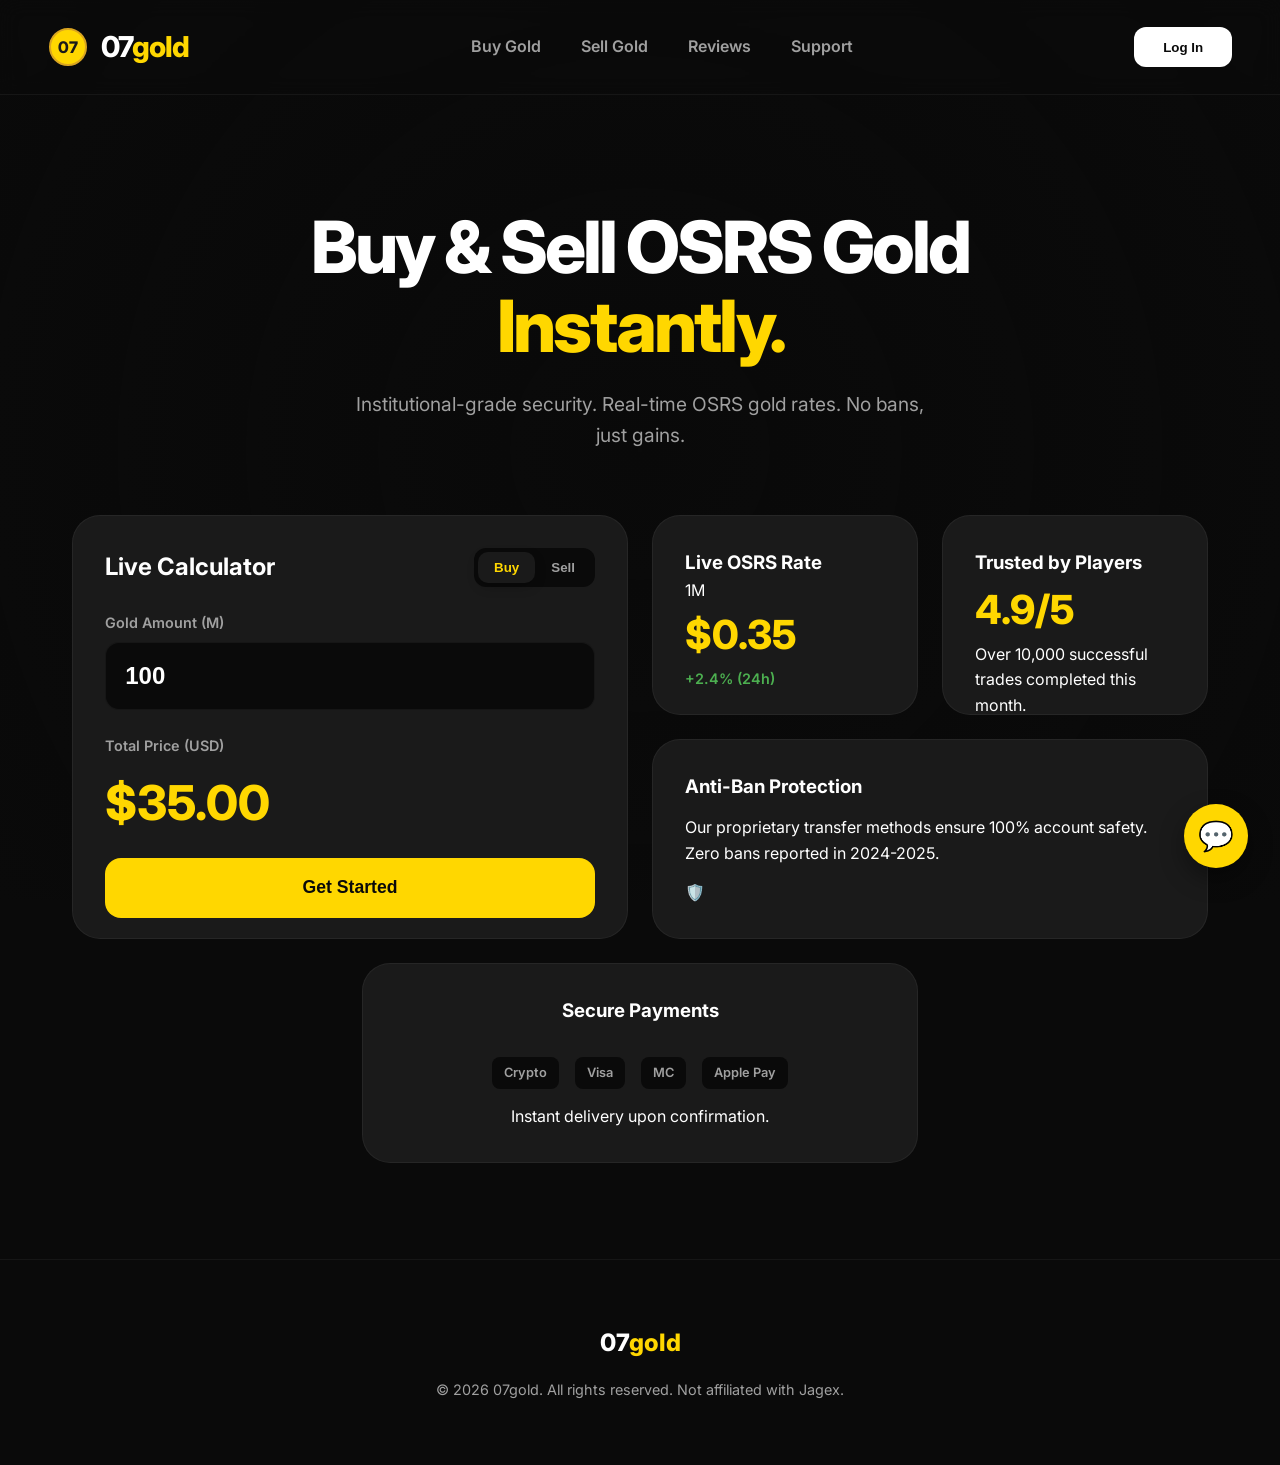
==== 07gold/index.html @ d2a46fad "Add files via upload" ====
<!DOCTYPE html>
<html lang="en">
<head>
    <meta charset="UTF-8">
    <meta name="viewport" content="width=device-width, initial-scale=1.0">
    <title>07gold - Buy & Sell OSRS Gold Instantly</title>
    <link rel="icon" href="data:image/svg+xml,<svg xmlns=%22http://www.w3.org/2000/svg%22 viewBox=%220 0 100 100%22><text y=%22.9em%22 font-size=%2290%22>💰</text></svg>">
    <link rel="preconnect" href="https://fonts.googleapis.com">
    <link rel="preconnect" href="https://fonts.gstatic.com" crossorigin>
    <link href="https://fonts.googleapis.com/css2?family=Inter:wght@400;600;800&display=swap" rel="stylesheet">
    <link rel="stylesheet" href="styles.css">
</head>
<body>
    <div id="admin-bar" class="admin-bar" style="display: none;">
        <div class="admin-status">
            <span class="status-dot"></span>
            <strong>ADMIN MODE</strong>
        </div>
        <div class="admin-stats">
            <span>Online Users: <strong id="user-count">24</strong></span>
            <span>Active Chats: <strong id="active-chat-count">0</strong></span>
        </div>
        <button id="logout-btn" class="logout-link">Logout</button>
    </div>

    <div id="admin-dashboard" class="admin-dashboard" style="display: none;">
        <div class="dashboard-header">
            <h3>Live Support Dashboard</h3>
        </div>
        <div id="admin-active-chats" class="admin-active-chats">
            <div class="no-chats">Waiting for user messages...</div>
        </div>
        <!-- Admin Reply View (Hidden until a chat is selected) -->
        <div id="admin-reply-view" class="admin-reply-view" style="display: none;">
            <div class="reply-header">
                <button id="back-to-list" class="back-btn">←</button>
                <span id="replying-to">Player#123</span>
            </div>
            <div id="admin-chat-log" class="admin-chat-log"></div>
            <div class="reply-input-area">
                <input type="text" id="admin-reply-input" placeholder="Type your reply...">
                <button id="admin-send-reply">Send</button>
            </div>
        </div>
    </div>

    <div class="video-background">
        <video autoplay muted loop id="bg-video" playsinline>
            <source src="os-download-background.webm" type="video/webm">
        </video>
        <div class="video-overlay"></div>
    </div>
    <nav class="navbar">
        <div class="brand-container">
            <div class="logo-icon">
                <svg viewBox="0 0 100 100" xmlns="http://www.w3.org/2000/svg">
                    <circle cx="50" cy="50" r="45" fill="#FFD700" stroke="#DAA520" stroke-width="5"/>
                    <text x="50" y="65" font-family="Inter" font-weight="800" font-size="40" fill="#1a1a1a" text-anchor="middle">07</text>
                </svg>
            </div>
            <div class="logo-text">07<span>gold</span></div>
        </div>
        <ul class="nav-links">
            <li><a href="#buy">Buy Gold</a></li>
            <li><a href="#sell">Sell Gold</a></li>
            <li><a href="#reviews">Reviews</a></li>
            <li><a href="#support">Support</a></li>
        </ul>
        <button class="login-btn" id="open-login">Log In</button>
    </nav>

    <main class="container">
        <header class="hero">
            <h1>Buy & Sell OSRS Gold <br><span class="highlight">Instantly.</span></h1>
            <p>Institutional-grade security. Real-time OSRS gold rates. No bans, just gains.</p>
        </header>

        <section class="bento-grid">
            <!-- Calculator Card -->
            <div class="bento-card card-large calculator-card">
                <div class="card-header">
                    <h2>Live Calculator</h2>
                    <div class="toggle">
                        <button id="buy-btn" class="active">Buy</button>
                        <button id="sell-btn">Sell</button>
                    </div>
                </div>
                <div class="calculator-content">
                    <div class="input-group">
                        <label>Gold Amount (M)</label>
                        <input type="number" id="gold-amount" value="100" min="10">
                    </div>
                    <div class="input-group">
                        <label>Total Price (USD)</label>
                        <div class="price-display">$<span id="total-price">35.00</span></div>
                    </div>
                </div>
                <button class="primary-cta">Get Started</button>
            </div>

            <!-- Price Card -->
            <div class="bento-card card-small price-card">
                <h3>Live OSRS Rate</h3>
                <div class="rate-display">
                    <span class="symbol">1M</span>
                    <span class="rate">$0.35</span>
                </div>
                <div class="trend up">+2.4% (24h)</div>
            </div>

            <!-- Trust Card -->
            <div class="bento-card card-small trust-card">
                <h3>Trusted by Players</h3>
                <div class="trust-score">4.9/5</div>
                <p>Over 10,000 successful trades completed this month.</p>
            </div>

            <!-- Security Card -->
            <div class="bento-card card-medium security-card">
                <h3>Anti-Ban Protection</h3>
                <p>Our proprietary transfer methods ensure 100% account safety. Zero bans reported in 2024-2025.</p>
                <div class="shield-icon">🛡️</div>
            </div>

            <!-- Payment Methods Card -->
            <div class="bento-card card-medium payments-card">
                <h3>Secure Payments</h3>
                <div class="payment-icons">
                    <span>Crypto</span>
                    <span>Visa</span>
                    <span>MC</span>
                    <span>Apple Pay</span>
                </div>
                <p>Instant delivery upon confirmation.</p>
            </div>
    </main>

    <footer class="footer">
        <div class="footer-logo">07<span>gold</span></div>
        <p>© 2026 07gold. All rights reserved. Not affiliated with Jagex.</p>
    </footer>

    <div class="chat-widget" id="chat-widget">
        <button class="chat-toggle" id="chat-toggle">
            <span class="chat-icon">💬</span>
        </button>
        <div class="chat-window" id="chat-window">
            <div class="chat-header">
                <div class="header-info">
                    <div class="status-dot"></div>
                    <h3>07gold Support</h3>
                </div>
                <button class="close-chat" id="close-chat">×</button>
            </div>
            <div class="chat-messages" id="chat-messages">
                <div class="message system">
                    Welcome to 07gold! How can we help you today?
                </div>
            </div>
            <div class="chat-input-area">
                <input type="text" id="chat-input" placeholder="Type a message...">
                <button id="send-msg">Send</button>
            </div>
        </div>
    </div>

    <div class="modal-overlay" id="login-modal">
        <div class="modal-content">
            <button class="modal-close" id="close-login">×</button>
            <div class="modal-header">
                <h2>Admin Login</h2>
                <p>Institutional Access Only</p>
            </div>
            <form id="login-form">
                <div class="input-group">
                    <label>Username</label>
                    <input type="text" placeholder="Enter username" required>
                </div>
                <div class="input-group">
                    <label>Password</label>
                    <input type="password" placeholder="Enter password" required>
                </div>
                <button type="submit" class="primary-cta">Sign In</button>
            </form>
        </div>
    </div>

    <script src="script.js"></script>
</body>
</html>
---- 07gold/styles.css ----
:root {
    --bg-dark: #0a0a0a;
    --card-bg: #1a1a1a;
    --card-bg-hover: #222222;
    --gold: #FFD700;
    --gold-dim: #DAA520;
    --text-primary: #ffffff;
    --text-secondary: #a0a0a0;
    --card-border: rgba(255, 255, 255, 0.05);
    --card-radius: 28px;
    --transition: all 0.3s cubic-bezier(0.4, 0, 0.2, 1);
}

* {
    margin: 0;
    padding: 0;
    box-sizing: border-box;
}

body {
    background-color: var(--bg-dark);
    color: var(--text-primary);
    font-family: 'Inter', -apple-system, BlinkMacSystemFont, sans-serif;
    line-height: 1.6;
    overflow-x: hidden;
}

/* Video Background */
.video-background {
    position: fixed;
    top: 0;
    left: 0;
    width: 100%;
    height: 100%;
    z-index: -2;
    overflow: hidden;
}

#bg-video {
    width: 100vw;
    height: 100vh;
    object-fit: cover;
    filter: brightness(0.6) saturate(1.1) blur(0px);
    opacity: 0.9;
}

.video-overlay {
    position: fixed;
    top: 0;
    left: 0;
    width: 100%;
    height: 100%;
    z-index: -1;
    background: radial-gradient(
        circle at center,
        rgba(10, 10, 10, 0.2) 0%,
        rgba(10, 10, 10, 0.5) 50%,
        rgba(10, 10, 10, 0.8) 100%
    );
}

.container {
    max-width: 1200px;
    margin: 0 auto;
    padding: 2rem;
}

/* Admin Dashboard */
.admin-bar {
    position: fixed;
    top: 0;
    left: 0;
    width: 100%;
    background: #000;
    color: #fff;
    padding: 10px 30px;
    z-index: 4000;
    display: flex;
    justify-content: space-between;
    align-items: center;
    border-bottom: 2px solid var(--gold);
    font-size: 0.85rem;
}

.admin-status {
    display: flex;
    align-items: center;
    gap: 8px;
}

.admin-status .status-dot {
    width: 8px;
    height: 8px;
    background: #4CAF50;
    border-radius: 50%;
    box-shadow: 0 0 10px #4CAF50;
}

.admin-stats {
    display: flex;
    gap: 20px;
}

.logout-link {
    background: transparent;
    color: var(--text-secondary);
    border: none;
    cursor: pointer;
    font-weight: 700;
    text-decoration: underline;
}

.logout-link:hover {
    color: var(--gold);
}

.admin-dashboard {
    position: fixed;
    right: 20px;
    top: 60px;
    width: 320px;
    background: rgba(20, 20, 20, 0.95);
    backdrop-filter: blur(15px);
    border-radius: 20px;
    border: 1px solid var(--card-border);
    padding: 20px;
    z-index: 3500;
    box-shadow: 0 30px 60px rgba(0, 0, 0, 0.5);
}

.dashboard-header h3 {
    margin-bottom: 15px;
    font-size: 1rem;
    color: var(--gold);
}

.admin-active-chats {
    max-height: 400px;
    overflow-y: auto;
    display: flex;
    flex-direction: column;
    gap: 10px;
}

.chat-preview {
    background: var(--card-bg);
    border: 1px solid var(--card-border);
    padding: 12px;
    border-radius: 12px;
    cursor: pointer;
    transition: var(--transition);
}

.chat-preview:hover {
    border-color: var(--gold);
    background: var(--card-bg-hover);
}

.preview-user {
    font-weight: 800;
    font-size: 0.8rem;
    display: block;
    margin-bottom: 4px;
}

.preview-msg {
    color: var(--text-secondary);
    font-size: 0.75rem;
    white-space: nowrap;
    overflow: hidden;
    text-overflow: ellipsis;
}

.no-chats {
    text-align: center;
    color: var(--text-secondary);
    font-size: 0.8rem;
    padding: 20px;
}

/* Admin Reply Window */
.admin-reply-view {
    display: flex;
    flex-direction: column;
    height: 100%;
}

.reply-header {
    display: flex;
    align-items: center;
    gap: 10px;
    margin-bottom: 15px;
}

.back-btn {
    background: transparent;
    border: none;
    color: var(--gold);
    font-size: 1.2rem;
    cursor: pointer;
}

.admin-chat-log {
    flex: 1;
    min-height: 250px;
    max-height: 300px;
    overflow-y: auto;
    background: var(--bg-dark);
    border-radius: 12px;
    padding: 10px;
    margin-bottom: 15px;
    display: flex;
    flex-direction: column;
    gap: 8px;
}

.admin-chat-log .msg {
    padding: 6px 10px;
    border-radius: 8px;
    font-size: 0.8rem;
    max-width: 90%;
}

.admin-chat-log .msg.user { background: var(--card-bg-hover); color: #fff; align-self: flex-start; }
.admin-chat-log .msg.admin { background: var(--gold); color: #000; align-self: flex-end; font-weight: 700; }

.reply-input-area {
    display: flex;
    gap: 8px;
}

.reply-input-area input {
    flex: 1;
    background: var(--bg-dark);
    border: 1px solid var(--card-border);
    border-radius: 8px;
    padding: 8px;
    color: #fff;
    font-size: 0.8rem;
}

.reply-input-area button {
    background: var(--gold);
    border: none;
    border-radius: 8px;
    padding: 0 12px;
    font-weight: 700;
    cursor: pointer;
}

/* Navbar */
.navbar {
    display: flex;
    justify-content: space-between;
    align-items: center;
    padding: 1.5rem 3rem;
    position: sticky;
    top: 0;
    z-index: 1000;
    backdrop-filter: blur(10px);
    background: rgba(10, 10, 10, 0.8);
    border-bottom: 1px solid var(--card-border);
}

.brand-container {
    display: flex;
    align-items: center;
    gap: 0.8rem;
}

.logo-icon {
    width: 40px;
    height: 40px;
}

.logo-text {
    font-size: 1.8rem;
    font-weight: 800;
    letter-spacing: -1px;
}

.logo-text span {
    color: var(--gold);
}

.nav-links {
    display: flex;
    list-style: none;
    gap: 2.5rem;
}

.nav-links a {
    color: var(--text-secondary);
    text-decoration: none;
    font-weight: 600;
    transition: var(--transition);
}

.nav-links a:hover {
    color: var(--gold);
}

.cta-button {
    background: var(--text-primary);
    color: var(--bg-dark);
    padding: 0.8rem 1.5rem;
    border-radius: 12px;
    font-weight: 700;
    cursor: pointer;
    transition: var(--transition);
}

.cta-button:hover {
    background: var(--gold);
    transform: translateY(-2px);
}

/* Hero Section */
.hero {
    text-align: center;
    padding: 5rem 0 4rem;
}

.hero h1 {
    font-size: 4.5rem;
    font-weight: 800;
    letter-spacing: -3px;
    line-height: 1.1;
    margin-bottom: 1.5rem;
}

.hero .highlight {
    color: var(--gold);
    display: block;
}

.hero p {
    color: var(--text-secondary);
    font-size: 1.2rem;
    max-width: 600px;
    margin: 0 auto;
}

/* Bento Grid */
.bento-grid {
    display: grid;
    grid-template-columns: repeat(4, 1fr);
    grid-auto-rows: 200px;
    gap: 1.5rem;
    margin-bottom: 4rem;
}

.bento-card {
    background: var(--card-bg);
    border: 1px solid var(--card-border);
    border-radius: var(--card-radius);
    padding: 2rem;
    transition: var(--transition);
    position: relative;
    overflow: hidden;
    display: flex;
    flex-direction: column;
    justify-content: space-between;
}

.bento-card:hover {
    border-color: rgba(255, 215, 0, 0.3);
    background: var(--card-bg-hover);
    transform: translateY(-5px);
    box-shadow: 0 20px 40px rgba(0, 0, 0, 0.4);
}

/* Card Sizing */
.card-large {
    grid-column: span 2;
    grid-row: span 2;
}

.card-medium {
    grid-column: span 2;
    grid-row: span 1;
}

.card-small {
    grid-column: span 1;
    grid-row: span 1;
}

/* Specific Card Styles */
.card-header {
    display: flex;
    justify-content: space-between;
    align-items: center;
    margin-bottom: 1.5rem;
}

.toggle {
    background: var(--bg-dark);
    padding: 4px;
    border-radius: 12px;
    display: flex;
}

.toggle button {
    background: transparent;
    border: none;
    color: var(--text-secondary);
    padding: 8px 16px;
    border-radius: 10px;
    cursor: pointer;
    font-weight: 600;
    transition: var(--transition);
}

.toggle button.active {
    background: var(--card-bg);
    color: var(--gold);
    box-shadow: 0 4px 12px rgba(0, 0, 0, 0.2);
}

.calculator-content {
    display: flex;
    flex-direction: column;
    gap: 1.5rem;
}

.input-group label {
    display: block;
    color: var(--text-secondary);
    font-size: 0.9rem;
    margin-bottom: 0.5rem;
    font-weight: 600;
}

.input-group input {
    width: 100%;
    background: var(--bg-dark);
    border: 1px solid var(--card-border);
    border-radius: 14px;
    padding: 1.2rem;
    color: var(--text-primary);
    font-size: 1.5rem;
    font-weight: 700;
    outline: none;
}

.input-group input:focus {
    border-color: var(--gold);
}

.price-display {
    font-size: 3rem;
    font-weight: 800;
    color: var(--gold);
}

.primary-cta {
    background: var(--gold);
    color: var(--bg-dark);
    border: none;
    padding: 1.2rem;
    border-radius: 16px;
    font-weight: 800;
    font-size: 1.1rem;
    cursor: pointer;
    margin-top: 1rem;
    transition: var(--transition);
}

.primary-cta:hover {
    filter: brightness(1.1);
    transform: scale(1.02);
}

.rate-display {
    display: flex;
    flex-direction: column;
}

.rate-display .rate {
    font-size: 2.5rem;
    font-weight: 800;
    color: var(--gold);
}

.trend.up {
    color: #4CAF50;
    font-weight: 600;
    font-size: 0.9rem;
}

.trust-score {
    font-size: 2.5rem;
    font-weight: 800;
    color: var(--gold);
}
.payments-card {
    grid-column: 2 / span 2;
    text-align: center;
    align-items: center;
}

.payment-icons {
    display: flex;
    justify-content: center;
    gap: 1rem;
    flex-wrap: wrap;
    margin-top: 1rem;
}

/* Footer */
.payment-icons span {
    background: var(--bg-dark);
    padding: 6px 12px;
    border-radius: 8px;
    font-size: 0.8rem;
    font-weight: 600;
    color: var(--text-secondary);
}

/* Chat Widget */
.chat-widget {
    position: fixed;
    bottom: 2rem;
    right: 2rem;
    z-index: 2000;
}

.chat-toggle {
    width: 64px;
    height: 64px;
    border-radius: 50%;
    background: var(--gold);
    border: none;
    box-shadow: 0 10px 25px rgba(0, 0, 0, 0.4);
    cursor: pointer;
    font-size: 1.8rem;
    transition: var(--transition);
    animation: pulse 2s infinite;
}

@keyframes pulse {
    0% {
        box-shadow: 0 0 0 0 rgba(255, 215, 0, 0.7);
    }
    70% {
        box-shadow: 0 0 0 15px rgba(255, 215, 0, 0);
    }
    100% {
        box-shadow: 0 0 0 0 rgba(255, 215, 0, 0);
    }
}

.chat-toggle:hover {
    transform: scale(1.1) rotate(-5deg);
    filter: brightness(1.1);
}

.chat-window {
    position: absolute;
    bottom: 80px;
    right: 0;
    width: 350px;
    height: 500px;
    background: var(--card-bg);
    border: 1px solid var(--card-border);
    border-radius: 24px;
    display: none;
    flex-direction: column;
    overflow: hidden;
    box-shadow: 0 20px 60px rgba(0, 0, 0, 0.6);
    transform-origin: bottom right;
    animation: slideIn 0.3s cubic-bezier(0.175, 0.885, 0.32, 1.275);
}

@keyframes slideIn {
    from { transform: scale(0.8) translateY(20px); opacity: 0; }
    to { transform: scale(1) translateY(0); opacity: 1; }
}

.chat-window.active {
    display: flex;
}

.chat-header {
    background: var(--bg-dark);
    padding: 1.2rem;
    display: flex;
    justify-content: space-between;
    align-items: center;
    border-bottom: 1px solid var(--card-border);
}

.header-info {
    display: flex;
    align-items: center;
    gap: 0.8rem;
}

.status-dot {
    width: 10px;
    height: 10px;
    background: #4CAF50;
    border-radius: 50%;
    box-shadow: 0 0 10px rgba(76, 175, 80, 0.5);
}

.chat-header h3 {
    font-size: 1.1rem;
    font-weight: 700;
}

.close-chat {
    background: transparent;
    border: none;
    color: var(--text-secondary);
    font-size: 1.5rem;
    cursor: pointer;
}

.chat-messages {
    flex: 1;
    padding: 1.2rem;
    overflow-y: auto;
    display: flex;
    flex-direction: column;
    gap: 1rem;
}

.message {
    padding: 0.8rem 1.2rem;
    border-radius: 16px;
    font-size: 0.95rem;
    max-width: 85%;
}

.message.system {
    background: var(--bg-dark);
    color: var(--text-secondary);
    align-self: center;
    text-align: center;
    font-size: 0.85rem;
    border: 1px solid var(--card-border);
}

.message.user {
    background: var(--gold);
    color: var(--bg-dark);
    align-self: flex-end;
    font-weight: 600;
    border-bottom-right-radius: 4px;
}

.message.agent {
    background: var(--bg-dark);
    color: var(--text-primary);
    align-self: flex-start;
    border: 1px solid var(--card-border);
    border-bottom-left-radius: 4px;
}

.chat-input-area {
    padding: 1.2rem;
    background: var(--bg-dark);
    display: flex;
    gap: 0.8rem;
}

.chat-input-area input {
    flex: 1;
    background: var(--card-bg);
    border: 1px solid var(--card-border);
    border-radius: 12px;
    padding: 0.8rem 1rem;
    color: var(--text-primary);
    outline: none;
}

.chat-input-area button {
    background: var(--gold);
    color: var(--bg-dark);
    border: none;
    padding: 0 1.2rem;
    border-radius: 12px;
    font-weight: 700;
    cursor: pointer;
}

.login-btn {
    background: var(--text-primary);
    color: var(--bg-dark);
    padding: 0.8rem 1.8rem;
    border: none;
    border-radius: 12px;
    font-weight: 700;
    cursor: pointer;
    transition: var(--transition);
}

.login-btn:hover {
    background: var(--gold);
    transform: translateY(-2px);
}

/* Modal Overlay */
.modal-overlay {
    position: fixed;
    top: 0;
    left: 0;
    width: 100%;
    height: 100%;
    background: rgba(0, 0, 0, 0.85);
    backdrop-filter: blur(10px);
    z-index: 3000;
    display: none;
    justify-content: center;
    align-items: center;
    animation: fadeIn 0.3s ease;
}

.modal-overlay.active {
    display: flex;
}

.modal-content {
    background: var(--card-bg);
    width: 100%;
    max-width: 400px;
    padding: 3rem;
    border-radius: var(--card-radius);
    border: 1px solid var(--card-border);
    position: relative;
    box-shadow: 0 30px 60px rgba(0, 0, 0, 0.5);
}

.modal-header {
    text-align: center;
    margin-bottom: 2rem;
}

.modal-header h2 {
    font-size: 2rem;
    font-weight: 800;
    margin-bottom: 0.5rem;
}

.modal-header p {
    color: var(--text-secondary);
    font-size: 0.9rem;
}

.modal-close {
    position: absolute;
    top: 1.5rem;
    right: 1.5rem;
    background: transparent;
    border: none;
    color: var(--text-secondary);
    font-size: 2rem;
    cursor: pointer;
    line-height: 1;
}

@keyframes fadeIn {
    from { opacity: 0; transform: scale(0.95); }
    to { opacity: 1; transform: scale(1); }
}

/* Footer */
.footer {
    padding: 4rem 2rem;
    text-align: center;
    border-top: 1px solid var(--card-border);
}

.footer-logo {
    font-size: 1.5rem;
    font-weight: 800;
    margin-bottom: 1rem;
}

.footer-logo span {
    color: var(--gold);
}

.footer p {
    color: var(--text-secondary);
    font-size: 0.9rem;
}

/* Responsive */
@media (max-width: 992px) {
    .bento-grid {
        grid-template-columns: repeat(2, 1fr);
    }
    .hero h1 {
        font-size: 3rem;
    }
}

@media (max-width: 600px) {
    .bento-grid {
        grid-template-columns: 1fr;
        grid-auto-rows: auto;
    }
    .card-large, .card-medium, .card-small {
        grid-column: span 1;
    }
    .hero h1 {
        font-size: 2.5rem;
    }
    .navbar {
        padding: 1rem;
    }
    .nav-links {
        display: none;
    }
}
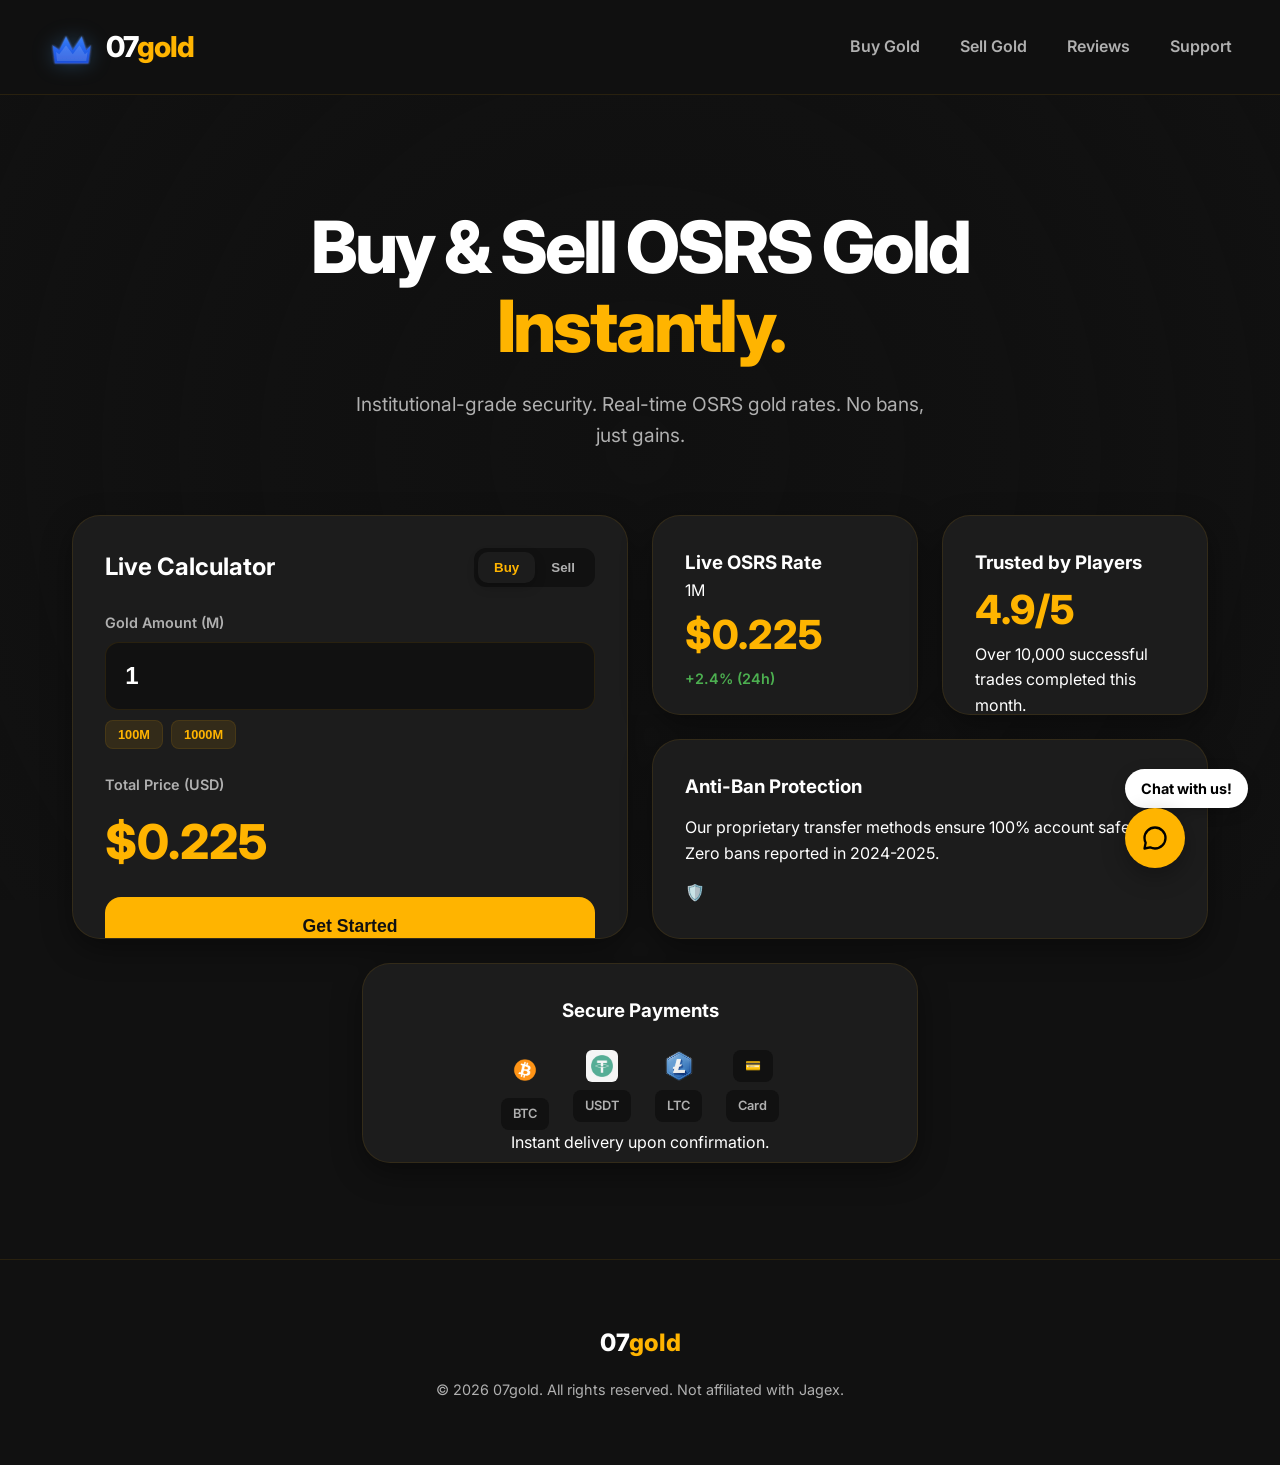
==== commit 8c684d7c: "Add files via upload" ====
--- a/07gold/index.html
+++ b/07gold/index.html
@@ -4,7 +4,7 @@
     <meta charset="UTF-8">
     <meta name="viewport" content="width=device-width, initial-scale=1.0">
     <title>07gold - Buy & Sell OSRS Gold Instantly</title>
-    <link rel="icon" href="data:image/svg+xml,<svg xmlns=%22http://www.w3.org/2000/svg%22 viewBox=%220 0 100 100%22><text y=%22.9em%22 font-size=%2290%22>💰</text></svg>">
+    <link rel="icon" href="data:image/svg+xml,%3Csvg viewBox='0 0 100 100' xmlns='http://www.w3.org/2000/svg'%3E%3Cdefs%3E%3ClinearGradient id='bluePhatGradient' x1='0%25' y1='0%25' x2='0%25' y2='100%25'%3E%3Cstop offset='0%25' style='stop-color:%233b82f6;stop-opacity:1' /%3E%3Cstop offset='100%25' style='stop-color:%231d4ed8;stop-opacity:1' /%3E%3C/linearGradient%3E%3C/defs%3E%3Cpath d='M15 85 L10 45 L25 55 L40 25 L55 55 L75 25 L85 55 L95 45 L90 85 Z' fill='url(%23bluePhatGradient)' /%3E%3C/svg%3E">
     <link rel="preconnect" href="https://fonts.googleapis.com">
     <link rel="preconnect" href="https://fonts.gstatic.com" crossorigin>
     <link href="https://fonts.googleapis.com/css2?family=Inter:wght@400;600;800&display=swap" rel="stylesheet">
@@ -20,6 +20,27 @@
             <span>Online Users: <strong id="user-count">24</strong></span>
             <span>Active Chats: <strong id="active-chat-count">0</strong></span>
         </div>
+
+        <!-- Moved Rate Management Section -->
+        <div class="admin-rate-controls">
+            <div class="rate-control-item">
+                <span class="rate-label">BUY</span>
+                <div class="rate-actions">
+                    <button id="buy-rate-down" class="rate-btn">-</button>
+                    <span id="admin-buy-rate" class="rate-val">0.225</span>
+                    <button id="buy-rate-up" class="rate-btn">+</button>
+                </div>
+            </div>
+            <div class="rate-control-item">
+                <span class="rate-label">SELL</span>
+                <div class="rate-actions">
+                    <button id="sell-rate-down" class="rate-btn">-</button>
+                    <span id="admin-sell-rate" class="rate-val">0.185</span>
+                    <button id="sell-rate-up" class="rate-btn">+</button>
+                </div>
+            </div>
+        </div>
+
         <button id="logout-btn" class="logout-link">Logout</button>
     </div>
 
@@ -27,10 +48,12 @@
         <div class="dashboard-header">
             <h3>Live Support Dashboard</h3>
         </div>
+        
         <div id="admin-active-chats" class="admin-active-chats">
             <div class="no-chats">Waiting for user messages...</div>
         </div>
-        <!-- Admin Reply View (Hidden until a chat is selected) -->
+
+        <!-- Admin Reply View (Restored) -->
         <div id="admin-reply-view" class="admin-reply-view" style="display: none;">
             <div class="reply-header">
                 <button id="back-to-list" class="back-btn">←</button>
@@ -51,15 +74,32 @@
         <div class="video-overlay"></div>
     </div>
     <nav class="navbar">
-        <div class="brand-container">
-            <div class="logo-icon">
-                <svg viewBox="0 0 100 100" xmlns="http://www.w3.org/2000/svg">
-                    <circle cx="50" cy="50" r="45" fill="#FFD700" stroke="#DAA520" stroke-width="5"/>
-                    <text x="50" y="65" font-family="Inter" font-weight="800" font-size="40" fill="#1a1a1a" text-anchor="middle">07</text>
-                </svg>
-            </div>
-            <div class="logo-text">07<span>gold</span></div>
-        </div>
+        <a href="index.html" class="brand-link">
+            <div class="brand-container">
+                <div class="logo-icon blue-phat">
+                    <svg viewBox="0 0 100 100" xmlns="http://www.w3.org/2000/svg">
+                        <defs>
+                            <linearGradient id="bluePhatGradient" x1="0%" y1="0%" x2="0%" y2="100%">
+                                <stop offset="0%" style="stop-color:#3b82f6;stop-opacity:1" />
+                                <stop offset="50%" style="stop-color:#2563eb;stop-opacity:1" />
+                                <stop offset="100%" style="stop-color:#1d4ed8;stop-opacity:1" />
+                            </linearGradient>
+                            <filter id="phatGlow" x="-20%" y="-20%" width="140%" height="140%">
+                                <feGaussianBlur stdDeviation="2" result="blur" />
+                                <feComposite in="SourceGraphic" in2="blur" operator="over" />
+                            </filter>
+                        </defs>
+                        <!-- Zig-Zag Crown Shape (OSRS Style) -->
+                        <path d="M15 85 L10 45 L25 55 L40 25 L55 55 L75 25 L85 55 L95 45 L90 85 Z" fill="url(#bluePhatGradient)" stroke="rgba(255,255,255,0.2)" stroke-width="1" filter="url(#phatGlow)" />
+                        <!-- Texture/Depth -->
+                        <path d="M15 85 L10 45 L25 55 L40 25 L55 55 L75 25 L85 55 L95 45 L90 85" fill="none" stroke="rgba(0,0,0,0.2)" stroke-width="2" />
+                        <!-- Inner Highlights -->
+                        <path d="M20 80 L18 60 L25 65 L40 45 L55 65 L70 45 L82 65 L88 60 L85 80 Z" fill="rgba(255,255,255,0.15)" />
+                    </svg>
+                </div>
+                <div class="logo-text">07<span>gold</span></div>
+            </div>
+        </a>
         <ul class="nav-links">
             <li><a href="#buy">Buy Gold</a></li>
             <li><a href="#sell">Sell Gold</a></li>
@@ -88,7 +128,11 @@
                 <div class="calculator-content">
                     <div class="input-group">
                         <label>Gold Amount (M)</label>
-                        <input type="number" id="gold-amount" value="100" min="10">
+                        <input type="number" id="gold-amount" value="1" min="1">
+                        <div class="quick-select">
+                            <button type="button" class="select-btn" data-amount="100">100M</button>
+                            <button type="button" class="select-btn" data-amount="1000">1000M</button>
+                        </div>
                     </div>
                     <div class="input-group">
                         <label>Total Price (USD)</label>
@@ -126,10 +170,22 @@
             <div class="bento-card card-medium payments-card">
                 <h3>Secure Payments</h3>
                 <div class="payment-icons">
-                    <span>Crypto</span>
-                    <span>Visa</span>
-                    <span>MC</span>
-                    <span>Apple Pay</span>
+                    <div class="pay-icon" title="Bitcoin">
+                        <img src="btc.png" alt="BTC" class="crypto-img">
+                        <span>BTC</span>
+                    </div>
+                    <div class="pay-icon" title="USDT">
+                        <img src="usdt.jpg" alt="USDT" class="crypto-img">
+                        <span>USDT</span>
+                    </div>
+                    <div class="pay-icon" title="Litecoin">
+                        <img src="ltc.png" alt="LTC" class="crypto-img">
+                        <span>LTC</span>
+                    </div>
+                    <div class="pay-icon" title="Visa/Mastercard">
+                        <span class="text-icon">💳</span>
+                        <span>Card</span>
+                    </div>
                 </div>
                 <p>Instant delivery upon confirmation.</p>
             </div>
@@ -141,25 +197,38 @@
     </footer>
 
     <div class="chat-widget" id="chat-widget">
+        <div class="chat-label">Chat with us!</div>
         <button class="chat-toggle" id="chat-toggle">
-            <span class="chat-icon">💬</span>
+            <svg viewBox="0 0 24 24" fill="none" xmlns="http://www.w3.org/2000/svg">
+                <path d="M12 21C16.9706 21 21 16.9706 21 12C21 7.02944 16.9706 3 12 3C7.02944 3 3 7.02944 3 12C3 13.4876 3.36093 14.891 4 16.1272L3 21L7.8728 20C9.10898 20.6391 10.5124 21 12 21Z" stroke="currentColor" stroke-width="2" stroke-linecap="round" stroke-linejoin="round"/>
+            </svg>
         </button>
         <div class="chat-window" id="chat-window">
             <div class="chat-header">
-                <div class="header-info">
-                    <div class="status-dot"></div>
-                    <h3>07gold Support</h3>
+                <div class="header-main">
+                    <div class="agent-avatar">
+                        <img src="data:image/svg+xml,<svg xmlns=%22http://www.w3.org/2000/svg%22 viewBox=%220 0 100 100%22><circle cx=%2250%22 cy=%2250%22 r=%2250%22 fill=%22%23FFD700%22/><text x=%2250%%22 y=%2250%%22 dy=%22.35em%22 text-anchor=%22middle%22 font-size=%2250%22 fill=%22%231a1a1a%22 font-family=%22Inter%22 font-weight=%22800%22>S</text></svg>" alt="Support">
+                        <div class="online-dot-pulsing"></div>
+                    </div>
+                    <div class="header-text">
+                        <h3>07gold Support</h3>
+                        <span>24/7 Live Chat</span>
+                    </div>
                 </div>
                 <button class="close-chat" id="close-chat">×</button>
             </div>
             <div class="chat-messages" id="chat-messages">
                 <div class="message system">
-                    Welcome to 07gold! How can we help you today?
+                    👋 Welcome! How can we help you today?
                 </div>
             </div>
             <div class="chat-input-area">
                 <input type="text" id="chat-input" placeholder="Type a message...">
-                <button id="send-msg">Send</button>
+                <button id="send-msg">
+                    <svg viewBox="0 0 24 24" fill="none" xmlns="http://www.w3.org/2000/svg">
+                        <path d="M22 2L11 13M22 2L15 22L11 13M11 13L2 9L22 2" stroke="currentColor" stroke-width="2" stroke-linecap="round" stroke-linejoin="round"/>
+                    </svg>
+                </button>
             </div>
         </div>
     </div>
--- a/07gold/styles.css
+++ b/07gold/styles.css
@@ -1,12 +1,12 @@
 :root {
-    --bg-dark: #0a0a0a;
-    --card-bg: #1a1a1a;
-    --card-bg-hover: #222222;
-    --gold: #FFD700;
-    --gold-dim: #DAA520;
-    --text-primary: #ffffff;
-    --text-secondary: #a0a0a0;
-    --card-border: rgba(255, 255, 255, 0.05);
+    --bg-dark: #111111; /* Deep Charcoal Background */
+    --card-bg: #1c1c1c; /* Lighter Charcoal Cards */
+    --card-bg-hover: #252525; 
+    --gold: #ffb400; /* Probemas Gold */
+    --gold-dim: #e6a200;
+    --text-primary: #ffffff; /* Pure White Headers */
+    --text-secondary: #b0b0b0; /* Silver Body Text */
+    --card-border: rgba(255, 180, 0, 0.1); /* Subtle Gold Border */
     --card-radius: 28px;
     --transition: all 0.3s cubic-bezier(0.4, 0, 0.2, 1);
 }
@@ -40,8 +40,8 @@
     width: 100vw;
     height: 100vh;
     object-fit: cover;
-    filter: brightness(0.6) saturate(1.1) blur(0px);
-    opacity: 0.9;
+    filter: brightness(0.7) saturate(1.2) blur(0px);
+    opacity: 1.0;
 }
 
 .video-overlay {
@@ -53,9 +53,9 @@
     z-index: -1;
     background: radial-gradient(
         circle at center,
-        rgba(10, 10, 10, 0.2) 0%,
-        rgba(10, 10, 10, 0.5) 50%,
-        rgba(10, 10, 10, 0.8) 100%
+        rgba(17, 17, 17, 0.1) 0%,
+        rgba(17, 17, 17, 0.3) 50%,
+        rgba(17, 17, 17, 0.6) 100%
     );
 }
 
@@ -71,10 +71,11 @@
     top: 0;
     left: 0;
     width: 100%;
+    height: 50px;
     background: #000;
     color: #fff;
-    padding: 10px 30px;
-    z-index: 4000;
+    padding: 0 30px;
+    z-index: 5000;
     display: flex;
     justify-content: space-between;
     align-items: center;
@@ -85,12 +86,12 @@
 .admin-status {
     display: flex;
     align-items: center;
-    gap: 8px;
+    gap: 10px;
 }
 
 .admin-status .status-dot {
-    width: 8px;
-    height: 8px;
+    width: 10px;
+    height: 10px;
     background: #4CAF50;
     border-radius: 50%;
     box-shadow: 0 0 10px #4CAF50;
@@ -98,40 +99,219 @@
 
 .admin-stats {
     display: flex;
-    gap: 20px;
+    gap: 30px;
 }
 
 .logout-link {
-    background: transparent;
-    color: var(--text-secondary);
-    border: none;
+    background: #cc0000;
+    color: #fff;
+    border: none;
+    padding: 6px 12px;
+    border-radius: 6px;
     cursor: pointer;
     font-weight: 700;
-    text-decoration: underline;
 }
 
 .logout-link:hover {
-    color: var(--gold);
+    background: #ff0000;
 }
 
 .admin-dashboard {
     position: fixed;
     right: 20px;
-    top: 60px;
-    width: 320px;
-    background: rgba(20, 20, 20, 0.95);
-    backdrop-filter: blur(15px);
-    border-radius: 20px;
-    border: 1px solid var(--card-border);
-    padding: 20px;
-    z-index: 3500;
-    box-shadow: 0 30px 60px rgba(0, 0, 0, 0.5);
+    top: 70px;
+    width: 350px;
+    max-height: calc(100vh - 100px);
+    background: rgba(10, 10, 10, 0.98);
+    backdrop-filter: blur(20px);
+    border-radius: 24px;
+    border: 1px solid var(--gold); /* Back to Gold default */
+    padding: 25px;
+    z-index: 4500;
+    box-shadow: 0 40px 100px rgba(0, 0, 0, 0.8);
+    display: flex;
+    flex-direction: column;
+    transition: border-color 0.3s ease, box-shadow 0.3s ease, transform 0.1s ease; /* Optimized: no more 'all' */
+    will-change: top, left; /* Hint for browser optimization */
+}
+
+/* Alert Effect Class - Only Green when there is a new message */
+.admin-dashboard.alert-active {
+    animation: greenPulse 1.5s infinite;
+    border: 2px solid #4CAF50 !important;
+    box-shadow: 0 40px 100px rgba(0, 0, 0, 0.8), 0 0 20px rgba(76, 175, 80, 0.4);
+}
+
+.admin-dashboard.alert-active .dashboard-header h3 {
+    color: #4CAF50 !important;
+}
+
+@keyframes greenPulse {
+    0% { box-shadow: 0 0 0 0 rgba(76, 175, 80, 0.7); }
+    70% { box-shadow: 0 0 0 15px rgba(76, 175, 80, 0); }
+    100% { box-shadow: 0 0 0 0 rgba(76, 175, 80, 0); }
 }
 
 .dashboard-header h3 {
     margin-bottom: 15px;
     font-size: 1rem;
-    color: var(--gold);
+    color: var(--gold); /* Back to Gold default */
+    text-transform: uppercase;
+    letter-spacing: 1px;
+}
+
+/* Rate Controls Styling - Now in Admin Bar */
+.admin-rate-controls {
+    display: flex;
+    flex-direction: row;
+    gap: 15px;
+    align-items: center;
+}
+
+.rate-control-item {
+    display: flex;
+    align-items: center;
+    gap: 8px;
+    background: #111;
+    padding: 4px 8px;
+    border-radius: 8px;
+    border: 1px solid var(--card-border);
+}
+
+.rate-label {
+    font-size: 0.7rem;
+    font-weight: 800;
+    color: var(--gold);
+}
+
+.rate-actions {
+    display: flex;
+    align-items: center;
+    gap: 8px;
+}
+
+.rate-btn {
+    background: transparent;
+    color: #fff;
+    border: 1px solid rgba(255,255,255,0.2);
+    width: 22px;
+    height: 22px;
+    border-radius: 4px;
+    cursor: pointer;
+    font-weight: 800;
+    line-height: 1;
+    display: flex;
+    justify-content: center;
+    align-items: center;
+    transition: var(--transition);
+}
+
+.rate-btn:hover {
+    background: var(--gold);
+    color: #000;
+    border-color: var(--gold);
+}
+
+.rate-val {
+    font-weight: 800;
+    font-size: 0.85rem;
+    min-width: 45px;
+    text-align: center;
+    color: #fff;
+}
+
+/* Multiple Admin Chat Windows */
+.admin-chat-window {
+    position: fixed;
+    width: 320px;
+    height: 450px;
+    background: rgba(10, 10, 10, 0.98);
+    backdrop-filter: blur(20px);
+    border-radius: 20px;
+    border: 1px solid var(--gold);
+    z-index: 4400;
+    display: flex;
+    flex-direction: column;
+    box-shadow: 0 20px 60px rgba(0, 0, 0, 0.6);
+    transition: border-color 0.3s ease, box-shadow 0.3s ease;
+}
+
+.admin-chat-window.active-window {
+    border-color: #4CAF50;
+    box-shadow: 0 20px 60px rgba(0, 0, 0, 0.6), 0 0 15px rgba(76, 175, 80, 0.3);
+}
+
+.window-header {
+    padding: 12px 15px;
+    background: rgba(255, 255, 255, 0.03);
+    border-bottom: 1px solid var(--card-border);
+    display: flex;
+    justify-content: space-between;
+    align-items: center;
+    cursor: grab;
+}
+
+.window-header h4 {
+    font-size: 0.85rem;
+    color: var(--gold);
+    font-weight: 800;
+}
+
+.close-window {
+    background: transparent;
+    border: none;
+    color: var(--text-secondary);
+    font-size: 1.2rem;
+    cursor: pointer;
+}
+
+.window-chat-log {
+    flex: 1;
+    padding: 15px;
+    overflow-y: auto;
+    display: flex;
+    flex-direction: column;
+    gap: 8px;
+    background: rgba(0,0,0,0.2);
+}
+
+.window-chat-log .msg {
+    padding: 8px 12px;
+    border-radius: 10px;
+    font-size: 0.8rem;
+    max-width: 85%;
+    line-height: 1.4;
+}
+
+.window-chat-log .msg.user { background: var(--card-bg-hover); color: #fff; align-self: flex-start; }
+.window-chat-log .msg.admin { background: var(--gold); color: #000; align-self: flex-end; font-weight: 700; }
+
+.window-input-area {
+    padding: 12px;
+    display: flex;
+    gap: 8px;
+    background: rgba(255, 255, 255, 0.02);
+    border-top: 1px solid var(--card-border);
+}
+
+.window-input-area input {
+    flex: 1;
+    background: var(--bg-dark);
+    border: 1px solid var(--card-border);
+    border-radius: 8px;
+    padding: 8px 12px;
+    color: #fff;
+    font-size: 0.85rem;
+    outline: none;
+}
+
+.window-input-area button {
+    background: var(--gold);
+    border: none;
+    border-radius: 8px;
+    padding: 0 12px;
+    font-weight: 800;
+    cursor: pointer;
 }
 
 .admin-active-chats {
@@ -154,6 +334,33 @@
 .chat-preview:hover {
     border-color: var(--gold);
     background: var(--card-bg-hover);
+}
+
+/* Highlight for Last Message */
+.chat-preview.new-message {
+    border-color: #4CAF50;
+    animation: previewPulse 2s infinite;
+    position: relative;
+}
+
+.chat-preview.new-message::after {
+    content: 'NEW';
+    position: absolute;
+    top: 10px;
+    right: 10px;
+    background: #4CAF50;
+    color: #fff;
+    font-size: 0.6rem;
+    font-weight: 800;
+    padding: 2px 6px;
+    border-radius: 4px;
+    box-shadow: 0 0 10px rgba(76, 175, 80, 0.5);
+}
+
+@keyframes previewPulse {
+    0% { box-shadow: 0 0 0 0 rgba(76, 175, 80, 0.3); }
+    70% { box-shadow: 0 0 0 8px rgba(76, 175, 80, 0); }
+    100% { box-shadow: 0 0 0 0 rgba(76, 175, 80, 0); }
 }
 
 .preview-user {
@@ -219,6 +426,8 @@
     border-radius: 8px;
     font-size: 0.8rem;
     max-width: 90%;
+    word-break: break-word;
+    overflow-wrap: break-word;
 }
 
 .admin-chat-log .msg.user { background: var(--card-bg-hover); color: #fff; align-self: flex-start; }
@@ -258,8 +467,19 @@
     top: 0;
     z-index: 1000;
     backdrop-filter: blur(10px);
-    background: rgba(10, 10, 10, 0.8);
+    background: rgba(17, 17, 17, 0.85);
     border-bottom: 1px solid var(--card-border);
+    transition: top 0.3s ease;
+}
+
+body.admin-mode .navbar {
+    top: 50px;
+}
+
+.brand-link {
+    text-decoration: none;
+    color: inherit;
+    display: block;
 }
 
 .brand-container {
@@ -269,14 +489,21 @@
 }
 
 .logo-icon {
-    width: 40px;
-    height: 40px;
+    width: 45px;
+    height: 45px;
+    filter: drop-shadow(0 0 10px rgba(66, 153, 225, 0.3));
+    transition: var(--transition);
+}
+
+.logo-icon:hover {
+    transform: rotate(-10deg) scale(1.1);
 }
 
 .logo-text {
     font-size: 1.8rem;
     font-weight: 800;
     letter-spacing: -1px;
+    color: var(--text-primary);
 }
 
 .logo-text span {
@@ -299,11 +526,12 @@
 .nav-links a:hover {
     color: var(--gold);
 }
-
-.cta-button {
+.login-btn {
+    display: none !important;
     background: var(--text-primary);
     color: var(--bg-dark);
-    padding: 0.8rem 1.5rem;
+    padding: 0.8rem 1.8rem;
+    border: none;
     border-radius: 12px;
     font-weight: 700;
     cursor: pointer;
@@ -361,13 +589,14 @@
     display: flex;
     flex-direction: column;
     justify-content: space-between;
+    box-shadow: 0 10px 30px rgba(0, 0, 0, 0.4);
 }
 
 .bento-card:hover {
-    border-color: rgba(255, 215, 0, 0.3);
+    border-color: var(--gold);
     background: var(--card-bg-hover);
     transform: translateY(-5px);
-    box-shadow: 0 20px 40px rgba(0, 0, 0, 0.4);
+    box-shadow: 0 20px 50px rgba(0, 0, 0, 0.6);
 }
 
 /* Card Sizing */
@@ -448,6 +677,30 @@
     border-color: var(--gold);
 }
 
+.quick-select {
+    display: flex;
+    gap: 8px;
+    margin-top: 10px;
+}
+
+.select-btn {
+    background: rgba(255, 180, 0, 0.1);
+    border: 1px solid var(--card-border);
+    color: var(--gold);
+    padding: 6px 12px;
+    border-radius: 8px;
+    font-size: 0.8rem;
+    font-weight: 700;
+    cursor: pointer;
+    transition: var(--transition);
+}
+
+.select-btn:hover {
+    background: var(--gold);
+    color: #000;
+    border-color: var(--gold);
+}
+
 .price-display {
     font-size: 3rem;
     font-weight: 800;
@@ -503,9 +756,47 @@
 .payment-icons {
     display: flex;
     justify-content: center;
-    gap: 1rem;
+    gap: 1.5rem;
     flex-wrap: wrap;
-    margin-top: 1rem;
+    margin-top: 1.5rem;
+}
+
+.pay-icon {
+    display: flex;
+    flex-direction: column;
+    align-items: center;
+    gap: 0.5rem;
+    transition: var(--transition);
+}
+
+.pay-icon:hover {
+    transform: translateY(-3px);
+}
+
+.crypto-img {
+    width: 32px;
+    height: 32px;
+    object-fit: contain;
+    border-radius: 6px;
+}
+
+/* Specific size for BTC */
+.pay-icon[title="Bitcoin"] .crypto-img {
+    width: 40px;
+    height: 40px;
+}
+
+.text-icon {
+    font-size: 24px;
+    height: 32px;
+    display: flex;
+    align-items: center;
+}
+
+.pay-icon span {
+    font-size: 0.75rem;
+    font-weight: 700;
+    color: var(--text-secondary);
 }
 
 /* Footer */
@@ -518,64 +809,72 @@
     color: var(--text-secondary);
 }
 
-/* Chat Widget */
+/* Chat Widget (Probemas Style) */
 .chat-widget {
     position: fixed;
     bottom: 2rem;
     right: 2rem;
     z-index: 2000;
+    display: flex;
+    flex-direction: column;
+    align-items: flex-end;
+    gap: 1rem;
+}
+
+.chat-label {
+    background: #fff;
+    color: #000;
+    padding: 8px 16px;
+    border-radius: 20px;
+    font-weight: 700;
+    font-size: 0.9rem;
+    box-shadow: 0 4px 15px rgba(0, 0, 0, 0.2);
+    animation: bounce 2s infinite;
+}
+
+@keyframes bounce {
+    0%, 100% { transform: translateY(0); }
+    50% { transform: translateY(-5px); }
 }
 
 .chat-toggle {
-    width: 64px;
-    height: 64px;
+    width: 60px;
+    height: 60px;
     border-radius: 50%;
     background: var(--gold);
     border: none;
-    box-shadow: 0 10px 25px rgba(0, 0, 0, 0.4);
-    cursor: pointer;
-    font-size: 1.8rem;
+    box-shadow: 0 8px 25px rgba(0, 0, 0, 0.3);
+    cursor: pointer;
+    display: flex;
+    justify-content: center;
+    align-items: center;
+    color: #000;
     transition: var(--transition);
-    animation: pulse 2s infinite;
-}
-
-@keyframes pulse {
-    0% {
-        box-shadow: 0 0 0 0 rgba(255, 215, 0, 0.7);
-    }
-    70% {
-        box-shadow: 0 0 0 15px rgba(255, 215, 0, 0);
-    }
-    100% {
-        box-shadow: 0 0 0 0 rgba(255, 215, 0, 0);
-    }
+}
+
+.chat-toggle svg {
+    width: 28px;
+    height: 28px;
 }
 
 .chat-toggle:hover {
-    transform: scale(1.1) rotate(-5deg);
+    transform: scale(1.05);
     filter: brightness(1.1);
 }
 
 .chat-window {
     position: absolute;
-    bottom: 80px;
+    bottom: 140px;
     right: 0;
-    width: 350px;
-    height: 500px;
-    background: var(--card-bg);
-    border: 1px solid var(--card-border);
-    border-radius: 24px;
+    width: 370px;
+    height: 550px;
+    background: #fff;
+    border-radius: 20px;
     display: none;
     flex-direction: column;
     overflow: hidden;
-    box-shadow: 0 20px 60px rgba(0, 0, 0, 0.6);
-    transform-origin: bottom right;
-    animation: slideIn 0.3s cubic-bezier(0.175, 0.885, 0.32, 1.275);
-}
-
-@keyframes slideIn {
-    from { transform: scale(0.8) translateY(20px); opacity: 0; }
-    to { transform: scale(1) translateY(0); opacity: 1; }
+    box-shadow: 0 20px 50px rgba(0, 0, 0, 0.3);
+    border: 1px solid rgba(0, 0, 0, 0.05);
 }
 
 .chat-window.active {
@@ -583,110 +882,147 @@
 }
 
 .chat-header {
-    background: var(--bg-dark);
-    padding: 1.2rem;
+    background: var(--gold);
+    padding: 1.5rem;
+    color: #000;
     display: flex;
     justify-content: space-between;
     align-items: center;
-    border-bottom: 1px solid var(--card-border);
-}
-
-.header-info {
-    display: flex;
-    align-items: center;
-    gap: 0.8rem;
-}
-
-.status-dot {
-    width: 10px;
-    height: 10px;
+}
+
+.header-main {
+    display: flex;
+    align-items: center;
+    gap: 1rem;
+}
+
+.agent-avatar {
+    position: relative;
+    width: 45px;
+    height: 45px;
+}
+
+.agent-avatar img {
+    width: 100%;
+    height: 100%;
+    border-radius: 50%;
+    border: 2px solid #fff;
+}
+
+.online-dot-pulsing {
+    position: absolute;
+    bottom: 2px;
+    right: 2px;
+    width: 12px;
+    height: 12px;
     background: #4CAF50;
+    border: 2px solid #fff;
     border-radius: 50%;
-    box-shadow: 0 0 10px rgba(76, 175, 80, 0.5);
-}
-
-.chat-header h3 {
-    font-size: 1.1rem;
-    font-weight: 700;
+    animation: dotPulse 2s infinite;
+}
+
+@keyframes dotPulse {
+    0% { box-shadow: 0 0 0 0 rgba(76, 175, 80, 0.7); }
+    70% { box-shadow: 0 0 0 6px rgba(76, 175, 80, 0); }
+    100% { box-shadow: 0 0 0 0 rgba(76, 175, 80, 0); }
+}
+
+.header-text h3 {
+    font-size: 1rem;
+    font-weight: 800;
+    line-height: 1.2;
+}
+
+.header-text span {
+    font-size: 0.75rem;
+    font-weight: 600;
+    opacity: 0.7;
 }
 
 .close-chat {
+    color: #000;
+    opacity: 0.5;
+    font-size: 1.8rem;
     background: transparent;
     border: none;
-    color: var(--text-secondary);
-    font-size: 1.5rem;
     cursor: pointer;
 }
 
 .chat-messages {
     flex: 1;
-    padding: 1.2rem;
+    background: #f8f8f8;
+    padding: 1.5rem;
+    display: flex;
+    flex-direction: column;
+    gap: 1rem;
     overflow-y: auto;
-    display: flex;
-    flex-direction: column;
-    gap: 1rem;
 }
 
 .message {
-    padding: 0.8rem 1.2rem;
-    border-radius: 16px;
-    font-size: 0.95rem;
+    padding: 10px 14px;
+    border-radius: 12px;
+    font-size: 0.9rem;
     max-width: 85%;
+    line-height: 1.4;
 }
 
 .message.system {
-    background: var(--bg-dark);
-    color: var(--text-secondary);
     align-self: center;
+    background: transparent;
+    color: #888;
+    font-size: 0.8rem;
     text-align: center;
-    font-size: 0.85rem;
-    border: 1px solid var(--card-border);
+}
+
+.message.agent {
+    align-self: flex-start;
+    background: #fff;
+    color: #333;
+    border: 1px solid #eee;
+    border-bottom-left-radius: 2px;
 }
 
 .message.user {
+    align-self: flex-end;
     background: var(--gold);
-    color: var(--bg-dark);
-    align-self: flex-end;
+    color: #000;
     font-weight: 600;
-    border-bottom-right-radius: 4px;
-}
-
-.message.agent {
-    background: var(--bg-dark);
-    color: var(--text-primary);
-    align-self: flex-start;
-    border: 1px solid var(--card-border);
-    border-bottom-left-radius: 4px;
+    border-bottom-right-radius: 2px;
 }
 
 .chat-input-area {
-    padding: 1.2rem;
-    background: var(--bg-dark);
-    display: flex;
-    gap: 0.8rem;
+    padding: 1rem;
+    background: #fff;
+    border-top: 1px solid #eee;
+    display: flex;
+    gap: 0.5rem;
 }
 
 .chat-input-area input {
     flex: 1;
-    background: var(--card-bg);
-    border: 1px solid var(--card-border);
-    border-radius: 12px;
-    padding: 0.8rem 1rem;
-    color: var(--text-primary);
+    border: none;
+    padding: 10px;
+    font-size: 0.9rem;
     outline: none;
+    background: transparent;
+    color: #333;
 }
 
 .chat-input-area button {
-    background: var(--gold);
-    color: var(--bg-dark);
-    border: none;
-    padding: 0 1.2rem;
-    border-radius: 12px;
-    font-weight: 700;
-    cursor: pointer;
+    background: transparent;
+    border: none;
+    color: var(--gold);
+    padding: 5px;
+    cursor: pointer;
+}
+
+.chat-input-area button svg {
+    width: 24px;
+    height: 24px;
 }
 
 .login-btn {
+    display: none !important;
     background: var(--text-primary);
     color: var(--bg-dark);
     padding: 0.8rem 1.8rem;
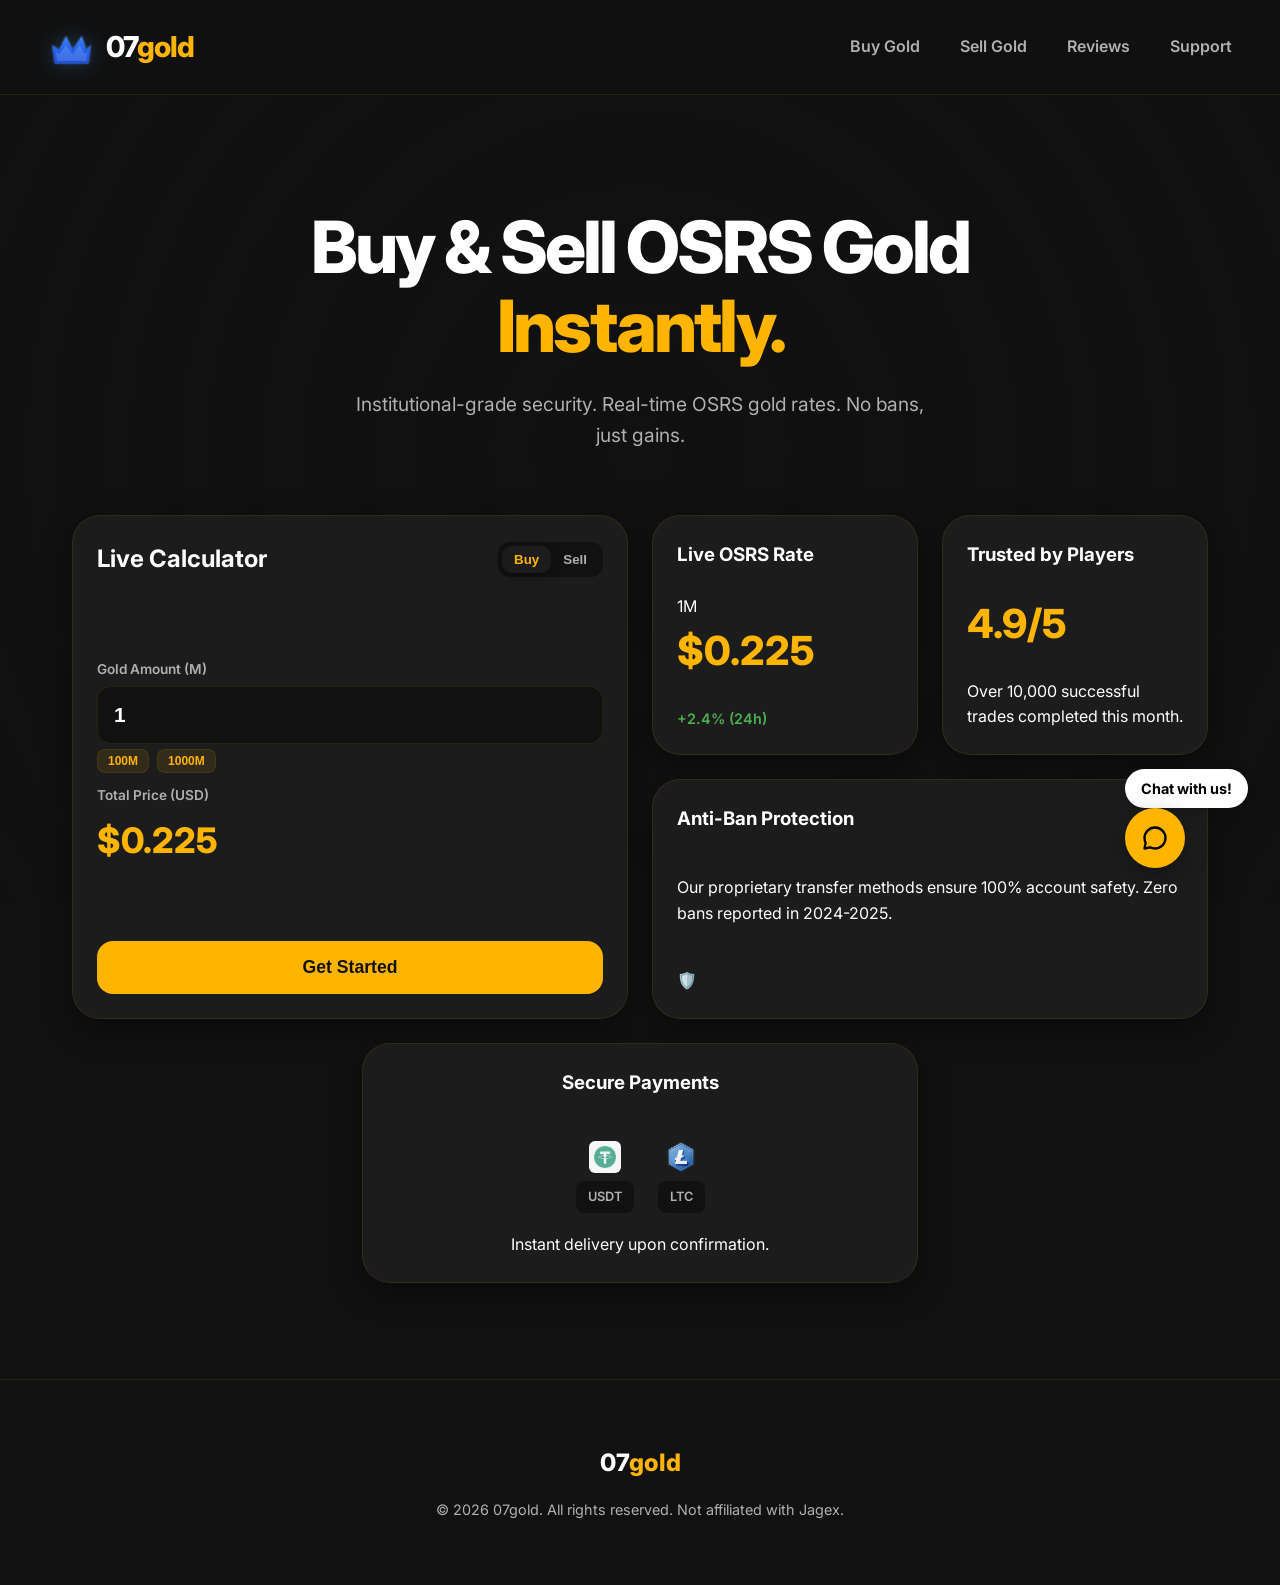
==== commit c29b06d0: "Add files via upload" ====
--- a/07gold/index.html
+++ b/07gold/index.html
@@ -170,10 +170,6 @@
             <div class="bento-card card-medium payments-card">
                 <h3>Secure Payments</h3>
                 <div class="payment-icons">
-                    <div class="pay-icon" title="Bitcoin">
-                        <img src="btc.png" alt="BTC" class="crypto-img">
-                        <span>BTC</span>
-                    </div>
                     <div class="pay-icon" title="USDT">
                         <img src="usdt.jpg" alt="USDT" class="crypto-img">
                         <span>USDT</span>
@@ -181,10 +177,6 @@
                     <div class="pay-icon" title="Litecoin">
                         <img src="ltc.png" alt="LTC" class="crypto-img">
                         <span>LTC</span>
-                    </div>
-                    <div class="pay-icon" title="Visa/Mastercard">
-                        <span class="text-icon">💳</span>
-                        <span>Card</span>
                     </div>
                 </div>
                 <p>Instant delivery upon confirmation.</p>
--- a/07gold/styles.css
+++ b/07gold/styles.css
@@ -131,7 +131,7 @@
     box-shadow: 0 40px 100px rgba(0, 0, 0, 0.8);
     display: flex;
     flex-direction: column;
-    transition: border-color 0.3s ease, box-shadow 0.3s ease, transform 0.1s ease; /* Optimized: no more 'all' */
+    transition: all 0.3s ease;
     will-change: top, left; /* Hint for browser optimization */
 }
 
@@ -218,100 +218,6 @@
     min-width: 45px;
     text-align: center;
     color: #fff;
-}
-
-/* Multiple Admin Chat Windows */
-.admin-chat-window {
-    position: fixed;
-    width: 320px;
-    height: 450px;
-    background: rgba(10, 10, 10, 0.98);
-    backdrop-filter: blur(20px);
-    border-radius: 20px;
-    border: 1px solid var(--gold);
-    z-index: 4400;
-    display: flex;
-    flex-direction: column;
-    box-shadow: 0 20px 60px rgba(0, 0, 0, 0.6);
-    transition: border-color 0.3s ease, box-shadow 0.3s ease;
-}
-
-.admin-chat-window.active-window {
-    border-color: #4CAF50;
-    box-shadow: 0 20px 60px rgba(0, 0, 0, 0.6), 0 0 15px rgba(76, 175, 80, 0.3);
-}
-
-.window-header {
-    padding: 12px 15px;
-    background: rgba(255, 255, 255, 0.03);
-    border-bottom: 1px solid var(--card-border);
-    display: flex;
-    justify-content: space-between;
-    align-items: center;
-    cursor: grab;
-}
-
-.window-header h4 {
-    font-size: 0.85rem;
-    color: var(--gold);
-    font-weight: 800;
-}
-
-.close-window {
-    background: transparent;
-    border: none;
-    color: var(--text-secondary);
-    font-size: 1.2rem;
-    cursor: pointer;
-}
-
-.window-chat-log {
-    flex: 1;
-    padding: 15px;
-    overflow-y: auto;
-    display: flex;
-    flex-direction: column;
-    gap: 8px;
-    background: rgba(0,0,0,0.2);
-}
-
-.window-chat-log .msg {
-    padding: 8px 12px;
-    border-radius: 10px;
-    font-size: 0.8rem;
-    max-width: 85%;
-    line-height: 1.4;
-}
-
-.window-chat-log .msg.user { background: var(--card-bg-hover); color: #fff; align-self: flex-start; }
-.window-chat-log .msg.admin { background: var(--gold); color: #000; align-self: flex-end; font-weight: 700; }
-
-.window-input-area {
-    padding: 12px;
-    display: flex;
-    gap: 8px;
-    background: rgba(255, 255, 255, 0.02);
-    border-top: 1px solid var(--card-border);
-}
-
-.window-input-area input {
-    flex: 1;
-    background: var(--bg-dark);
-    border: 1px solid var(--card-border);
-    border-radius: 8px;
-    padding: 8px 12px;
-    color: #fff;
-    font-size: 0.85rem;
-    outline: none;
-}
-
-.window-input-area button {
-    background: var(--gold);
-    border: none;
-    border-radius: 8px;
-    padding: 0 12px;
-    font-weight: 800;
-    cursor: pointer;
 }
 
 .admin-active-chats {
@@ -573,7 +479,7 @@
 .bento-grid {
     display: grid;
     grid-template-columns: repeat(4, 1fr);
-    grid-auto-rows: 200px;
+    grid-auto-rows: 240px; /* Increased to fit Get Started button */
     gap: 1.5rem;
     margin-bottom: 4rem;
 }
@@ -582,7 +488,7 @@
     background: var(--card-bg);
     border: 1px solid var(--card-border);
     border-radius: var(--card-radius);
-    padding: 2rem;
+    padding: 1.5rem; /* Reduced to fit more content */
     transition: var(--transition);
     position: relative;
     overflow: hidden;
@@ -620,7 +526,7 @@
     display: flex;
     justify-content: space-between;
     align-items: center;
-    margin-bottom: 1.5rem;
+    margin-bottom: 1rem;
 }
 
 .toggle {
@@ -634,7 +540,7 @@
     background: transparent;
     border: none;
     color: var(--text-secondary);
-    padding: 8px 16px;
+    padding: 6px 12px;
     border-radius: 10px;
     cursor: pointer;
     font-weight: 600;
@@ -650,14 +556,14 @@
 .calculator-content {
     display: flex;
     flex-direction: column;
-    gap: 1.5rem;
+    gap: 0.8rem;
 }
 
 .input-group label {
     display: block;
     color: var(--text-secondary);
-    font-size: 0.9rem;
-    margin-bottom: 0.5rem;
+    font-size: 0.85rem;
+    margin-bottom: 0.3rem;
     font-weight: 600;
 }
 
@@ -666,9 +572,9 @@
     background: var(--bg-dark);
     border: 1px solid var(--card-border);
     border-radius: 14px;
-    padding: 1.2rem;
+    padding: 1rem;
     color: var(--text-primary);
-    font-size: 1.5rem;
+    font-size: 1.3rem;
     font-weight: 700;
     outline: none;
 }
@@ -680,16 +586,16 @@
 .quick-select {
     display: flex;
     gap: 8px;
-    margin-top: 10px;
+    margin-top: 5px;
 }
 
 .select-btn {
     background: rgba(255, 180, 0, 0.1);
     border: 1px solid var(--card-border);
     color: var(--gold);
-    padding: 6px 12px;
+    padding: 4px 10px;
     border-radius: 8px;
-    font-size: 0.8rem;
+    font-size: 0.75rem;
     font-weight: 700;
     cursor: pointer;
     transition: var(--transition);
@@ -702,7 +608,7 @@
 }
 
 .price-display {
-    font-size: 3rem;
+    font-size: 2.2rem;
     font-weight: 800;
     color: var(--gold);
 }
@@ -711,12 +617,12 @@
     background: var(--gold);
     color: var(--bg-dark);
     border: none;
-    padding: 1.2rem;
+    padding: 1rem;
     border-radius: 16px;
     font-weight: 800;
     font-size: 1.1rem;
     cursor: pointer;
-    margin-top: 1rem;
+    margin-top: 0.5rem;
     transition: var(--transition);
 }
 
@@ -964,6 +870,8 @@
     font-size: 0.9rem;
     max-width: 85%;
     line-height: 1.4;
+    word-break: break-word;
+    overflow-wrap: break-word;
 }
 
 .message.system {
